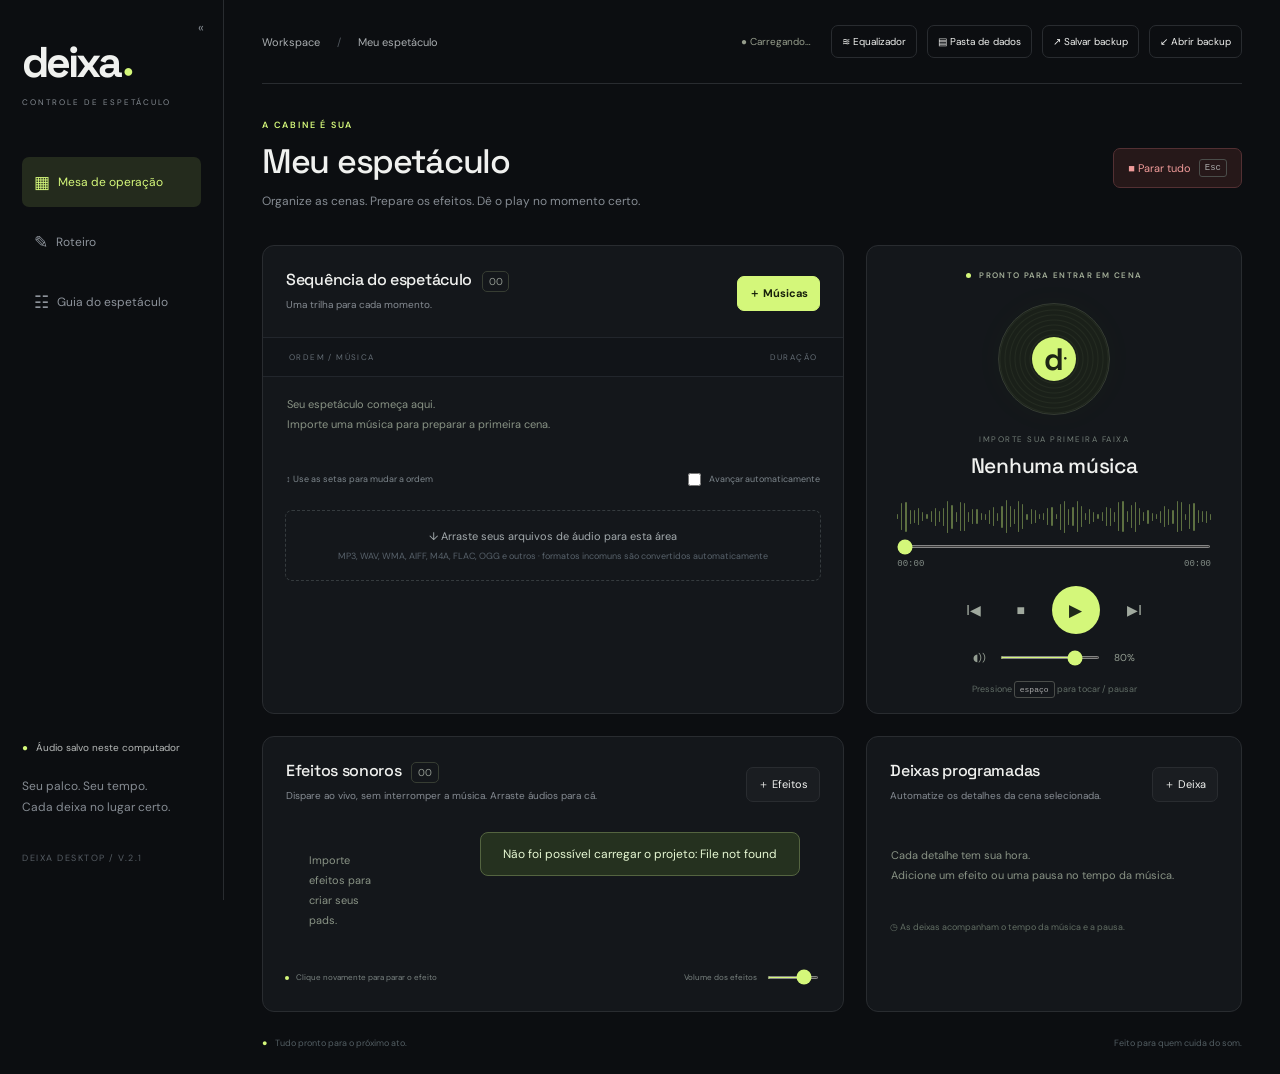
==== web/index.html @ 0806bc5e "Anotações do operador por cena, em cima do roteiro Co-Authored-By: Claude Opus 5.5 <noreply@anthropi" ====
<!doctype html><html lang="pt-BR"><head><meta charset="utf-8"><meta name="viewport" content="width=device-width, initial-scale=1"><title>Deixa — Mesa de áudio</title><link rel="stylesheet" href="style.css"></head><body>
<aside><button id="sideToggle" class="side-toggle" title="Encolher / expandir o menu" aria-label="Encolher ou expandir o menu">«</button><a class="brand" href="#">d<b>eixa</b><span>●</span></a><div class="tag">CONTROLE DE ESPETÁCULO</div><nav><button class="nav active" id="desk">▦ <span>Mesa de operação</span></button><button class="nav" id="scriptNav">✎ <span>Roteiro</span></button><button class="nav" id="guide">☷ <span>Guia do espetáculo</span></button></nav><div class="side-bottom"><div class="live-dot">● <span>Áudio salvo neste computador</span></div><p>Seu palco. Seu tempo.<br>Cada deixa no lugar certo.</p><small>DEIXA DESKTOP / V.2.1</small></div></aside>
<main><header><div class="crumb">Workspace <span>/</span> Meu espetáculo</div><div class="header-actions"><span id="saved">● Carregando…</span><button id="eqOpen" title="Equalizador geral (músicas e efeitos)">≋ Equalizador</button><button id="folder" title="Abrir a pasta onde o Deixa guarda o projeto e os áudios">▤ Pasta de dados</button><button id="backup" title="Salvar um .zip com o projeto e todos os áudios">↗ Salvar backup</button><label class="button" title="Abrir um backup .zip (ou .json da versão de navegador)">↙ Abrir backup<input type="file" id="restore" accept=".zip,.json" hidden></label></div></header>
<section class="heading"><div><div class="eyebrow">A CABINE É SUA</div><h1 contenteditable="true" id="showName" spellcheck="false">Meu espetáculo</h1><p>Organize as cenas. Prepare os efeitos. Dê o play no momento certo.</p></div><button id="panic" class="danger">■ Parar tudo <kbd>Esc</kbd></button></section>
<div class="workspace"><section class="sequence panel"><div class="panel-head"><div><h2>Sequência do espetáculo <span id="count">00</span></h2><p>Uma trilha para cada momento.</p></div><label class="button primary">＋ Músicas<input type="file" id="tracks" accept="audio/*,video/*,.mp3,.wav,.ogg,.oga,.opus,.m4a,.m4b,.mp4,.aac,.flac,.webm,.weba,.wma,.wmv,.asf,.aif,.aiff,.aifc,.au,.snd,.amr,.3gp,.ac3,.eac3,.caf,.mov,.avi,.mkv,.mka,.mp2,.mpa,.ape,.wv,.rf64,.w64" multiple hidden></label></div><div class="table-label"><span>ORDEM / MÚSICA</span><span>DURAÇÃO</span></div><div id="trackList"></div><div class="sequence-foot"><span>↕ Use as setas para mudar a ordem</span><span class="played-info"><b id="playedInfo"></b><button id="clearPlayed" hidden title="Desmarcar todas as músicas tocadas">↺ Limpar</button></span><label><input id="auto" type="checkbox"> Avançar automaticamente</label></div><div class="import-hint">↓ Arraste seus arquivos de áudio para esta área<div>MP3, WAV, WMA, AIFF, M4A, FLAC, OGG e outros · formatos incomuns são convertidos automaticamente</div></div></section>
<section class="player panel"><div class="eyebrow"><span class="green-dot"></span> <span id="playState">PRONTO PARA ENTRAR EM CENA</span></div><div class="record"><div class="record-label">d<span>●</span></div></div><div id="currentLabel" class="track-meta">IMPORTE SUA PRIMEIRA FAIXA</div><h2 id="currentName">Nenhuma música</h2><div class="wave" id="wave"></div><input id="seek" type="range" min="0" max="1000" value="0" aria-label="Posição da música"><div class="times"><span id="elapsed">00:00</span><span id="duration">00:00</span></div><div class="transport"><button id="prev" title="Anterior">Ⅰ◀</button><button id="stop" title="Parar música">■</button><button id="play" class="play" title="Reproduzir ou pausar">▶</button><button id="next" title="Próxima">▶Ⅰ</button></div><div class="volume"><span>◖))</span><input id="musicVol" type="range" value="80" min="0" max="100" aria-label="Volume da música"><span id="volValue">80%</span></div><div class="shortcut">Pressione <kbd>espaço</kbd> para tocar / pausar</div></section>
<section class="effects panel"><div class="panel-head"><div><h2>Efeitos sonoros <span id="fxCount">00</span></h2><p>Dispare ao vivo, sem interromper a música. Arraste áudios para cá.</p></div><label class="button">＋ Efeitos<input id="effectsInput" type="file" multiple accept="audio/*,video/*,.mp3,.wav,.ogg,.oga,.opus,.m4a,.m4b,.mp4,.aac,.flac,.webm,.weba,.wma,.wmv,.asf,.aif,.aiff,.aifc,.au,.snd,.amr,.3gp,.ac3,.eac3,.caf,.mov,.avi,.mkv,.mka,.mp2,.mpa,.ape,.wv,.rf64,.w64" hidden></label></div><div id="pads" class="pads"></div><div class="effects-foot"><span><i></i> Clique novamente para parar o efeito</span><label>Volume dos efeitos <input type="range" id="fxVol" value="80" min="0" max="100" aria-label="Volume dos efeitos"></label></div></section>
<section class="cues panel"><div class="panel-head"><div><h2>Deixas programadas</h2><p>Automatize os detalhes da cena selecionada.</p></div><button id="addCue" class="button">＋ Deixa</button></div><div id="cueList"></div><div class="cue-note">◷ As deixas acompanham o tempo da música e a pausa.</div></section></div><section class="script panel" id="scriptPanel"><div class="panel-head"><div><h2>Roteiro <span id="sceneCount">00</span></h2><p>Comece uma linha com <b>CENA</b> (ou <b>#</b>) para criar uma divisão. Clique numa cena para pular até ela. Selecione um trecho para marcá-lo (também durante a edição).</p></div><div class="script-tools"><button id="scriptClose" title="Fechar o roteiro">✕</button><button id="fsDown" title="Diminuir a letra">A−</button><button id="fsUp" title="Aumentar a letra">A＋</button><button id="scriptEdit" class="button">✎ Editar</button></div></div><div class="script-body"><div id="sceneList" class="scene-list"></div><div id="sceneNotes" class="scene-notes" hidden><div class="notes-head"><b>📋 Anotações</b><span id="notesScene"></span></div><textarea id="notesText" rows="3" placeholder="Ex.: Mutar os microfones 1 e 2&#10;Soltar efeito em 43s"></textarea></div><div class="script-main"><div id="markBar" class="mark-bar" hidden><span>Marcar</span><button data-c="y" class="hl-y" title="Amarelo">●</button><button data-c="r" class="hl-r" title="Vermelho">●</button><button data-c="b" class="hl-b" title="Azul">●</button><button data-c="" title="Tirar a marca">⌫</button></div><div id="scriptView" class="script-view"></div></div></div></section>
<footer><span><b>●</b> Tudo pronto para o próximo ato.</span><span>Feito para quem cuida do som.</span></footer></main><div id="toast" role="status"></div>
<dialog id="cueDialog"><form id="cueForm"><div class="eyebrow">NO TEMPO CERTO</div><h2>Nova deixa</h2><label>Tempo na música (mm:ss)<input id="cueTime" required value="00:10" pattern="[0-9]+:[0-5][0-9]"></label><label>Ação<select id="cueAction"><option value="effect">Tocar efeito sonoro</option><option value="pause">Pausar música</option></select></label><label id="effectSelectLabel">Efeito<select id="cueEffect"></select></label><div class="dialog-actions"><button type="button" id="cancelCue">Cancelar</button><button class="primary">Adicionar deixa</button></div></form></dialog>
<dialog id="guideDialog"><h2>Do ensaio ao espetáculo</h2><p>1. Importe suas músicas (botão <b>＋ Músicas</b> ou arrastando os arquivos) e organize a sequência com as setas. Os arquivos são copiados para dentro do Deixa: pode apagar ou mover os originais. Também dá para clicar com o botão direito num áudio do Windows e escolher <b>Abrir com › Deixa</b>.</p><p>Qualquer formato de áudio funciona: MP3, WAV, OGG, FLAC e M4A entram como estão; WMA, AIFF, ALAC, AC3, AMR e o áudio de vídeos (MP4, MOV, AVI, WMV) são convertidos para WAV na importação, sem perda perceptível.</p><p>2. Os efeitos de campainha e freio de carro já vêm prontos. Importe outros em <b>＋ Efeitos</b>. Clique nos pads ou use as teclas 1–9 para disparar durante a música. Duplo clique no nome renomeia.</p><p>3. Selecione uma faixa e adicione deixas: efeitos ou pausas em mm:ss.</p><p>4. <kbd>Espaço</kbd> toca/pausa a trilha. <kbd>Esc</kbd> para todos os sons. A pausa da trilha não interrompe efeitos já disparados.</p><p>Tudo é salvo automaticamente na pasta <b>Deixa-dados</b>, ao lado do programa. Para levar o espetáculo para outro computador, copie o programa junto com essa pasta, ou use <b>Salvar backup</b> (.zip). Backups .json da versão de navegador também podem ser abertos.</p><p>Enquanto o Deixa está aberto, o computador não entra em suspensão nem apaga a tela. Faça um ensaio completo antes de entrar em cena.</p><button id="closeGuide" class="primary">Entendi, vamos ao som</button></dialog><dialog id="eqDialog"><h2>Equalizador geral</h2><p class="eq-note">Vale para as músicas e os efeitos. Pode ajustar com o som tocando.</p><label class="eq-on"><input type="checkbox" id="eqOn"> Equalizador ligado</label><div id="eqBands" class="eq-bands"></div><div class="dialog-actions"><button type="button" id="eqReset">Zerar</button><button type="button" id="eqClose" class="primary">Fechar</button></div></dialog><script src="app.js"></script></body></html>
---- web/style.css ----
@font-face{font-family:'DM Sans';font-style:normal;font-weight:100 1000;font-display:block;src:url(fonts/dm-sans.woff2) format('woff2')}@font-face{font-family:'Space Grotesk';font-style:normal;font-weight:300 700;font-display:block;src:url(fonts/space-grotesk.woff2) format('woff2')}

:root{--bg:#0c0e11;--panel:#14171b;--line:#292c30;--text:#f0f1ef;--muted:#858b92;--lime:#d4f77a}*{box-sizing:border-box}body{margin:0;background:var(--bg);color:var(--text);font:14px 'DM Sans',sans-serif}button,input,select{font:inherit}button,.button{cursor:pointer}button,.button{border:1px solid var(--line);color:var(--text);background:#1a1d21;border-radius:7px;padding:10px 14px;display:inline-flex;align-items:center;gap:8px;justify-content:center}button:hover,.button:hover{border-color:#6a735d;background:#242a25}button:focus-visible,input:focus-visible,select:focus-visible{outline:2px solid var(--lime);outline-offset:3px}button:disabled{opacity:.25;cursor:default}.primary{background:var(--lime)!important;color:#17200b!important;border-color:var(--lime)!important;font-weight:700}aside{position:fixed;width:224px;inset:0 auto 0 0;border-right:1px solid var(--line);padding:35px 22px;display:flex;flex-direction:column}.brand{font:700 43px 'Space Grotesk',sans-serif;color:var(--text);text-decoration:none;letter-spacing:-3px}.brand span{color:var(--lime);font-size:18px;margin-left:3px}.tag{font-size:8px;letter-spacing:2px;color:var(--muted);margin:7px 0 50px}nav{display:grid;gap:10px}.nav{justify-content:start;border:0;background:none;padding:14px 12px;color:#8d939b;font-size:17px}.nav span{font-size:12px}.nav.active{background:#242b1d;color:var(--lime)}.side-bottom{margin-top:auto}.live-dot{font-size:10px;color:var(--lime)}.live-dot span{color:#b6b9b8;margin-left:5px}.side-bottom p{font-size:12px;line-height:1.8;color:var(--muted);margin:22px 0 28px}.side-bottom small{font-size:9px;color:#565d64;letter-spacing:1.5px}main{margin-left:224px;padding:0 38px;max-width:1760px}header{height:84px;border-bottom:1px solid var(--line);display:flex;align-items:center;justify-content:space-between;font-size:11px}.crumb{color:#a9adb0}.crumb span{margin:0 14px;color:#50565d}.header-actions{display:flex;gap:10px;align-items:center}.header-actions #saved{font-size:10px;color:#959c8b;margin-right:10px}.header-actions button,.header-actions .button{font-size:10px;padding:9px 10px;background:transparent}.heading{display:flex;justify-content:space-between;align-items:center;padding:35px 0 29px}.eyebrow{font-size:9px;letter-spacing:1.8px;color:var(--lime);font-weight:600}h1{font:500 34px 'Space Grotesk',sans-serif;letter-spacing:-1.3px;margin:9px 0}p{color:var(--muted);font-size:12px;line-height:1.6;margin:5px 0}.danger{background:#261819;border-color:#533033;color:#ef9a99;font-size:11px}kbd{font:9px monospace;border:1px solid #4a4d4a;border-radius:3px;padding:3px 5px;color:#aaa}.workspace{display:grid;grid-template-columns:minmax(400px,1.55fr) minmax(290px,1fr);gap:22px}.panel{border:1px solid var(--line);border-radius:12px;background:var(--panel);overflow:hidden}.panel-head{display:flex;align-items:center;justify-content:space-between;padding:23px 23px 19px;gap:12px}h2{font:500 16px 'Space Grotesk',sans-serif;margin:0;letter-spacing:-.3px}h2 span{font:10px 'DM Sans';color:#929991;border:1px solid #373d33;border-radius:5px;padding:3px 6px;margin-left:6px}.panel-head p{font-size:10px;margin-top:7px}.panel-head .button{font-size:11px;padding:9px 11px}.table-label{display:flex;justify-content:space-between;color:#646d75;font-size:8px;letter-spacing:1.4px;padding:14px 26px;background:#111418;border-block:1px solid #22262c}.track{display:flex;gap:14px;align-items:center;padding:17px 20px;border-bottom:1px solid #24282c;position:relative}.track.selected{background:#21271c;border-left:3px solid var(--lime);padding-left:17px}.track .num{color:#6a747b;font:12px monospace;min-width:22px}.track.selected .num{color:var(--lime)}.track-info{flex:1;cursor:pointer;min-width:0}.track-info strong{font-size:12px;font-weight:500;display:block;overflow:hidden;text-overflow:ellipsis;white-space:nowrap;max-width:220px}.track-info small{color:#767f86;font-size:9px;display:block;margin-top:7px}.track-time{font:10px monospace;color:#a0a69d}.row-actions{display:flex;gap:2px}.row-actions button{border:0;background:transparent;padding:4px;color:#7c8589;font-size:11px}.sequence-foot{padding:17px 23px;display:flex;justify-content:space-between;color:#7c858b;font-size:9px;gap:10px}.sequence-foot label{display:flex;align-items:center;gap:5px}input[type=checkbox]{accent-color:var(--lime)}.import-hint{border:1px dashed #353b3e;border-radius:7px;padding:18px;text-align:center;color:#a3aaad;margin:4px 22px 22px;font-size:11px}.import-hint div{color:#58626b;font-size:9px;margin-top:7px}.player{padding:24px 30px 18px;text-align:center;grid-row:span 1}.player .eyebrow{font-size:8px;color:#a3ae98;letter-spacing:1.3px}.green-dot{display:inline-block;background:var(--lime);width:5px;height:5px;border-radius:50%;margin-right:5px}.record{width:112px;height:112px;border:1px solid #343b32;border-radius:50%;margin:23px auto 19px;background:repeating-radial-gradient(circle,#1a2019 0,#1a2019 3px,#242b21 4px,#1a2019 5px);display:grid;place-items:center;box-shadow:0 0 40px #b0eb4a06}.record-label{border-radius:50%;background:var(--lime);color:#1d2515;width:44px;height:44px;display:grid;place-content:center;font:700 31px 'Space Grotesk';position:relative}.record-label span{position:absolute;font-size:6px;right:9px;top:17px}.playing .record{animation:spin 7s linear infinite}@keyframes spin{to{transform:rotate(360deg)}}.track-meta{font-size:8px;letter-spacing:1.5px;color:#737e77}.player h2{font-size:21px;margin:8px 0 20px}.wave{height:35px;display:flex;gap:3px;align-items:center;justify-content:center}.wave i{width:3px;background:#5d7041;border-radius:1px}.playing .wave i{background:var(--lime)}input[type=range]{accent-color:var(--lime);cursor:pointer;height:3px}#seek{width:100%;margin:11px 0}.times{display:flex;justify-content:space-between;font:9px monospace;color:#818b85}.transport{display:flex;justify-content:center;align-items:center;gap:19px;margin:17px 0}.transport button{border:0;background:transparent;padding:8px;font-size:14px;color:#a0a99e}.transport .play{width:48px;height:48px;border-radius:50%;background:var(--lime);color:#20291a;font-size:17px}.volume{display:flex;align-items:center;justify-content:center;gap:12px;color:#949e92;font-size:10px}.volume input{width:100px}.shortcut{font-size:9px;color:#606c65;margin-top:19px}.shortcut kbd{font-size:8px}.effects,.cues{min-height:276px}.pads{display:grid;grid-template-columns:repeat(4,1fr);gap:10px;padding:0 22px}.pad{height:104px;display:flex;flex-direction:column;align-items:start;justify-content:space-between;position:relative;background:#1c1c25;border-color:#363143;color:#d3b8ff;padding:13px;text-align:left}.pad:nth-child(4n+2){background:#172126;border-color:#293c43;color:#a4d8eb}.pad:nth-child(4n+3){background:#252019;border-color:#423a28;color:#efd199}.pad:nth-child(4n+4){background:#211c21;border-color:#40313c;color:#e2b1cc}.pad.active{box-shadow:inset 0 0 0 2px currentColor}.pad strong{font-size:11px;font-weight:500;max-width:95%;overflow:hidden;text-overflow:ellipsis;white-space:nowrap}.pad small{font-size:8px;opacity:.55}.pad .key{position:absolute;right:10px;top:10px;font:8px monospace;border:1px solid #ffffff25;border-radius:3px;padding:2px 4px}.pad-remove{position:absolute;right:8px;bottom:8px;font-size:9px;opacity:.5}.effects-foot{display:flex;justify-content:space-between;align-items:center;padding:19px 22px;color:#78817f;font-size:8px;gap:10px}.effects-foot i{display:inline-block;width:4px;height:4px;background:var(--lime);border-radius:50%;margin-right:5px}.effects-foot label{display:flex;align-items:center;gap:8px}.effects-foot input{width:52px}.cue-row{margin:0 22px 9px;border:1px solid #30362d;border-radius:6px;padding:12px;display:flex;align-items:center;gap:12px;font-size:10px}.cue-row time{color:var(--lime);font:11px monospace}.cue-row span{flex:1}.cue-row button{padding:1px 5px;border:0;background:transparent;color:#849080}.cue-note{font-size:9px;color:#626e64;margin:17px 23px}.empty{padding:18px 24px;color:#899385;font-size:11px;line-height:1.8}footer{display:flex;justify-content:space-between;color:#525d62;font-size:9px;padding:25px 0}footer b{color:var(--lime);margin-right:6px}dialog{background:#171b1e;color:var(--text);border:1px solid #3b4438;border-radius:14px;padding:30px;width:min(480px,92vw)}dialog::backdrop{background:#000b;backdrop-filter:blur(4px)}dialog h2{font-size:23px;margin:10px 0 22px}dialog label{display:grid;gap:8px;font-size:12px;margin:17px 0}dialog input,dialog select{background:#0e1113;color:#eee;border:1px solid #3a413c;border-radius:5px;padding:12px}.dialog-actions{display:flex;gap:10px;justify-content:end;margin-top:25px}#guideDialog p{margin-bottom:15px}#toast{position:fixed;bottom:24px;left:50%;transform:translateX(-50%);border:1px solid #546440;background:#25311f;color:#e6f7d2;border-radius:8px;padding:13px 22px;font-size:12px;display:none;z-index:10}@media(min-width:1450px){main{padding-inline:55px}.heading{padding-block:44px}.track{padding-block:23px}.record{margin-block:25px}.panel-head{padding-top:27px}.pads{margin-top:8px}}@media(max-width:1100px){aside{width:180px;padding-inline:15px}main{margin-left:180px;padding-inline:24px}.workspace{grid-template-columns:minmax(330px,1.2fr) minmax(270px,1fr);gap:16px}.pads{grid-template-columns:repeat(2,1fr)}.header-actions #saved{display:none}.sequence-foot{flex-direction:column}.row-actions{gap:0}.track{gap:8px;padding-inline:12px}.track-info strong{max-width:160px}.panel-head{padding-inline:17px}}@media(max-width:800px){aside{position:static;width:100%;height:72px;padding:12px 20px;border-bottom:1px solid var(--line);border-right:0;flex-direction:row;align-items:center;justify-content:space-between}.brand{font-size:33px}.tag,.side-bottom{display:none}nav{display:flex}.nav{padding:10px;font-size:14px}.nav span{font-size:10px}main{margin:0;padding:0 18px}.workspace{grid-template-columns:1fr}.player{grid-row:2}.heading{padding:24px 0;align-items:start}.heading p{max-width:240px;font-size:10px}h1{font-size:29px}.danger{font-size:9px;padding:9px}.danger kbd{display:none}.crumb{display:none}header{height:59px;justify-content:end}.header-actions button,.header-actions .button{font-size:9px}.track-info strong{max-width:220px}.pads{grid-template-columns:repeat(4,1fr)}.sequence-foot{flex-direction:row}.player{padding-bottom:25px}.record{width:100px;height:100px}.effects-foot{flex-wrap:wrap}.pad{padding:10px;height:100px}.pad strong{font-size:9px}.pad .key{font-size:7px}footer{font-size:8px;gap:15px}.panel-head h2{font-size:15px}}
.panel.drop{outline:2px dashed var(--lime);outline-offset:-6px}.pad strong{overflow:hidden;text-overflow:ellipsis;white-space:nowrap;max-width:100%}html{user-select:none}h1[contenteditable],input{user-select:text}

.eq-note{color:var(--muted);font-size:13px;margin:-10px 0 6px}
dialog label.eq-on{display:flex;align-items:center;gap:10px;font-size:14px}
.eq-bands{display:flex;justify-content:space-between;gap:8px;margin:18px 0 4px}
.eq-band{display:flex;flex-direction:column;align-items:center;gap:8px;flex:1;font-size:12px;color:var(--muted)}
.eq-band output{color:var(--text);font-variant-numeric:tabular-nums;min-width:4.5ch;text-align:center}
.eq-band input{writing-mode:vertical-lr;direction:rtl;height:150px;width:28px;accent-color:var(--lime);padding:0}
.eq-bands.off{opacity:.45}

.script{margin-top:22px}
.script-tools{display:flex;gap:8px}
.script-tools button{font-size:11px;padding:9px 11px}
.script-body{display:grid;grid-template-columns:200px 1fr;border-top:1px solid #22262c;height:min(70vh,640px)}
.scene-list{overflow:auto;border-right:1px solid #22262c;padding:10px}
.scene-list button{display:block;width:100%;text-align:left;justify-content:start;border:0;background:transparent;color:#a3aaad;font-size:12px;padding:9px 10px;white-space:nowrap;overflow:hidden;text-overflow:ellipsis}
.scene-list button.current{background:#242b1d;color:var(--lime)}
.script-main{position:relative;min-height:0}
.script-view,.script-text{position:absolute;inset:0;overflow:auto;padding:22px 30px 50vh;line-height:1.65;white-space:pre-wrap;color:var(--text)}
.script-text{width:100%;height:100%;resize:none;background:#0e1113;border:0;font:inherit;line-height:1.65;padding-bottom:22px}
.script-view h3{font:600 1.15em 'Space Grotesk',sans-serif;color:var(--lime);margin:1.4em 0 .5em;padding-top:.6em;border-top:1px solid #2a2f2a}
.script-view h3:first-child{margin-top:0;border-top:0}
.script-view p{font-size:inherit;color:var(--text);margin:0 0 .2em;line-height:inherit}
@media(max-width:800px){.script-body{grid-template-columns:1fr;height:auto}.scene-list{border-right:0;border-bottom:1px solid #22262c;display:flex;gap:4px;overflow-x:auto}.scene-list button{width:auto}.script-main{height:60vh}}

/* roteiro como coluna fixa à direita, na mesma tela da mesa */
.script{display:none}
body.with-script .script{display:flex;flex-direction:column;position:fixed;top:0;right:0;bottom:0;width:var(--script-w,420px);margin:0;border-radius:0;border-width:0 0 0 1px;z-index:5}
body.with-script main{margin-right:var(--script-w,420px)}
body.with-script .script .panel-head{flex-wrap:wrap;padding:18px 18px 14px}
body.with-script .script .panel-head p{display:none}
body.with-script .script-body{display:flex;flex-direction:column;flex:1;height:auto;min-height:0}
body.with-script .scene-list{display:flex;flex-wrap:wrap;gap:4px;border-right:0;border-bottom:1px solid #22262c;max-height:30%;padding:8px}
body.with-script .scene-list button{width:auto;max-width:100%;padding:6px 9px;font-size:11px;border:1px solid #2c3230}
body.with-script .script-main{flex:1}
body.with-script .script-view,body.with-script .script-text{padding:18px 20px 40vh}
#scriptNav.active{background:#242b1d;color:var(--lime)}
@media(max-width:1500px){body.with-script{--script-w:360px}body.with-script .workspace{grid-template-columns:1fr 1fr}}
@media(max-width:1250px){body.with-script{--script-w:320px}body.with-script aside{width:150px}body.with-script main{margin-left:150px}}
@media(max-width:800px){body.with-script .script{position:static;width:auto;height:80vh;border-width:1px;border-radius:12px;margin:18px}body.with-script main{margin-right:0}}

/* menu lateral encolhível */
.brand b{font-weight:inherit}
.side-toggle{position:absolute;top:14px;right:10px;padding:4px 8px;font-size:13px;background:transparent;border-color:transparent;color:var(--muted)}
.side-toggle:hover{color:var(--lime)}
aside{transition:width .2s}main{transition:margin-left .2s}
body.side-mini aside{width:68px!important;padding:52px 10px 22px;align-items:center}
body.side-mini main{margin-left:68px!important}
body.side-mini .side-toggle{right:auto;left:50%;transform:translateX(-50%) rotate(180deg)}
body.side-mini .brand{font-size:34px;letter-spacing:0}
body.side-mini .brand b,body.side-mini .tag,body.side-mini .side-bottom,body.side-mini .nav span{display:none}
body.side-mini .brand{margin-bottom:30px}
body.side-mini nav{width:100%}
body.side-mini .nav{justify-content:center;padding:12px 0;font-size:18px}
@media(max-width:800px){.side-toggle{display:none}}

/* marca-texto do roteiro */
mark{color:#111;border-radius:3px;padding:0 2px;box-decoration-break:clone;-webkit-box-decoration-break:clone}
mark.hl-y{background:#f5e663}mark.hl-r{background:#ff8f8f}mark.hl-b{background:#8fc7ff}
.script-view h3 mark{color:#111}
.mark-bar{position:absolute;z-index:6;display:flex;align-items:center;gap:4px;background:#22272b;border:1px solid #3b4438;border-radius:9px;padding:5px 6px;box-shadow:0 6px 20px #0008;font-size:11px;color:var(--muted)}
.mark-bar span{padding:0 4px}
.mark-bar button{padding:4px 8px;border:0;background:transparent;font-size:16px;line-height:1}
.mark-bar .hl-y{color:#f5e663}.mark-bar .hl-r{color:#ff8f8f}.mark-bar .hl-b{color:#8fc7ff}
.scene-list button.marked::before{content:'●';color:#f5e663;margin-right:6px}

/* sequência longa: a lista rola dentro do painel */
#trackList{max-height:max(240px,calc(100vh - 520px));overflow-y:auto;scrollbar-width:thin;scrollbar-color:#3b4438 transparent}
#trackList::-webkit-scrollbar{width:8px}#trackList::-webkit-scrollbar-thumb{background:#3b4438;border-radius:4px}
.mark-bar[hidden]{display:none}
#trackList .track{padding-block:11px}#trackList .track-info small{margin-top:4px}
.script-view.editing{outline:none;background:#0e1113;box-shadow:inset 0 0 0 1px #3b4438;caret-color:var(--lime)}
.script-view.editing p.empty{display:none}

/* músicas tocadas até o fim */
.track.played .track-info strong{color:#9aa39a}
.track.played .num{color:#4f5a4a}
.played-check{display:grid;place-items:center;width:20px;height:20px;border-radius:50%;background:var(--lime);color:#17200b;font-size:11px;font-weight:700;cursor:pointer;flex:none;margin-left:-6px}
.played-info{display:flex;align-items:center;gap:8px}
.played-info b{color:var(--lime);font-weight:500}
.played-info button{font-size:9px;padding:4px 8px;background:transparent}
.sequence-foot{flex-wrap:wrap;align-items:center}.sequence-foot>*{white-space:nowrap}
.played-info:has(#clearPlayed[hidden]) {display:none}
.sequence-foot .played-info{order:-1;flex-basis:100%;justify-content:space-between;padding-bottom:8px;border-bottom:1px solid #22262c;font-size:11px}

/* anotações da cena (em cima do roteiro) */
.scene-notes{border-bottom:1px solid #22262c;padding:10px 14px 12px;background:#161a17}
.scene-notes.has{background:#1d2418}
.notes-head{display:flex;gap:8px;align-items:baseline;font-size:11px;margin-bottom:6px;color:var(--muted)}
.notes-head b{color:var(--lime);font-weight:600;white-space:nowrap}
.notes-head span{overflow:hidden;text-overflow:ellipsis;white-space:nowrap}
.scene-notes textarea{width:100%;resize:none;background:#0e1113;color:var(--text);border:1px solid #2f3630;border-radius:6px;padding:8px 10px;font:13px/1.5 'DM Sans',sans-serif;min-height:44px}
.scene-notes textarea:focus{outline:none;border-color:var(--lime)}
.script-body:not(:has(.scene-list button)) .scene-notes{display:none}
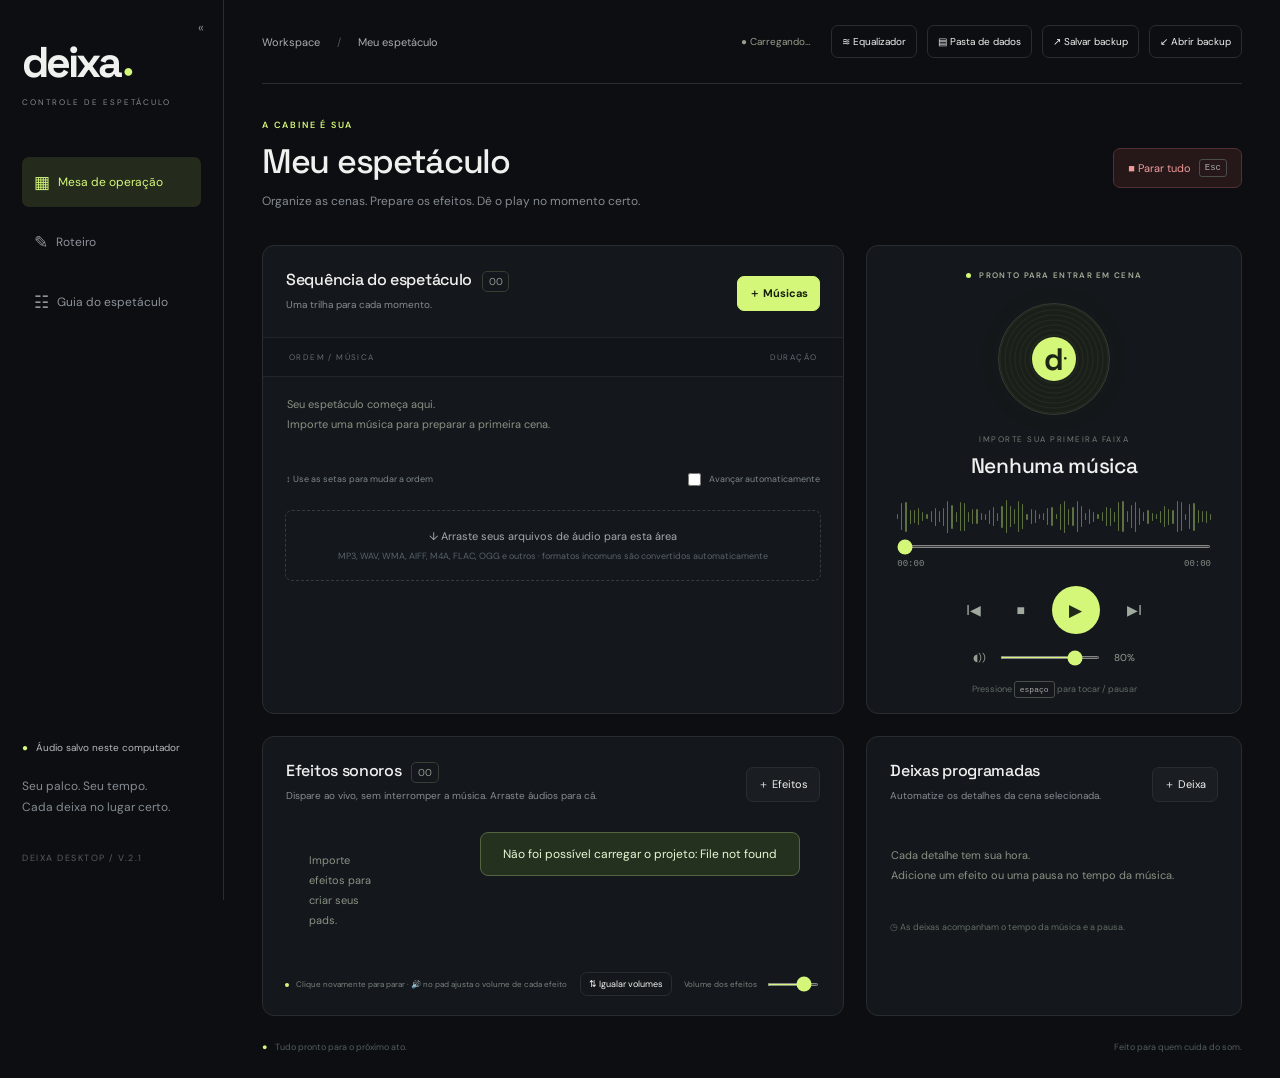
==== commit 517912ac: "Volume próprio por efeito, com ajuste automático e 'Igualar volumes' Co-Authored-By: Claude Opus 5.5" ====
--- a/web/index.html
+++ b/web/index.html
@@ -4,8 +4,8 @@
 <section class="heading"><div><div class="eyebrow">A CABINE É SUA</div><h1 contenteditable="true" id="showName" spellcheck="false">Meu espetáculo</h1><p>Organize as cenas. Prepare os efeitos. Dê o play no momento certo.</p></div><button id="panic" class="danger">■ Parar tudo <kbd>Esc</kbd></button></section>
 <div class="workspace"><section class="sequence panel"><div class="panel-head"><div><h2>Sequência do espetáculo <span id="count">00</span></h2><p>Uma trilha para cada momento.</p></div><label class="button primary">＋ Músicas<input type="file" id="tracks" accept="audio/*,video/*,.mp3,.wav,.ogg,.oga,.opus,.m4a,.m4b,.mp4,.aac,.flac,.webm,.weba,.wma,.wmv,.asf,.aif,.aiff,.aifc,.au,.snd,.amr,.3gp,.ac3,.eac3,.caf,.mov,.avi,.mkv,.mka,.mp2,.mpa,.ape,.wv,.rf64,.w64" multiple hidden></label></div><div class="table-label"><span>ORDEM / MÚSICA</span><span>DURAÇÃO</span></div><div id="trackList"></div><div class="sequence-foot"><span>↕ Use as setas para mudar a ordem</span><span class="played-info"><b id="playedInfo"></b><button id="clearPlayed" hidden title="Desmarcar todas as músicas tocadas">↺ Limpar</button></span><label><input id="auto" type="checkbox"> Avançar automaticamente</label></div><div class="import-hint">↓ Arraste seus arquivos de áudio para esta área<div>MP3, WAV, WMA, AIFF, M4A, FLAC, OGG e outros · formatos incomuns são convertidos automaticamente</div></div></section>
 <section class="player panel"><div class="eyebrow"><span class="green-dot"></span> <span id="playState">PRONTO PARA ENTRAR EM CENA</span></div><div class="record"><div class="record-label">d<span>●</span></div></div><div id="currentLabel" class="track-meta">IMPORTE SUA PRIMEIRA FAIXA</div><h2 id="currentName">Nenhuma música</h2><div class="wave" id="wave"></div><input id="seek" type="range" min="0" max="1000" value="0" aria-label="Posição da música"><div class="times"><span id="elapsed">00:00</span><span id="duration">00:00</span></div><div class="transport"><button id="prev" title="Anterior">Ⅰ◀</button><button id="stop" title="Parar música">■</button><button id="play" class="play" title="Reproduzir ou pausar">▶</button><button id="next" title="Próxima">▶Ⅰ</button></div><div class="volume"><span>◖))</span><input id="musicVol" type="range" value="80" min="0" max="100" aria-label="Volume da música"><span id="volValue">80%</span></div><div class="shortcut">Pressione <kbd>espaço</kbd> para tocar / pausar</div></section>
-<section class="effects panel"><div class="panel-head"><div><h2>Efeitos sonoros <span id="fxCount">00</span></h2><p>Dispare ao vivo, sem interromper a música. Arraste áudios para cá.</p></div><label class="button">＋ Efeitos<input id="effectsInput" type="file" multiple accept="audio/*,video/*,.mp3,.wav,.ogg,.oga,.opus,.m4a,.m4b,.mp4,.aac,.flac,.webm,.weba,.wma,.wmv,.asf,.aif,.aiff,.aifc,.au,.snd,.amr,.3gp,.ac3,.eac3,.caf,.mov,.avi,.mkv,.mka,.mp2,.mpa,.ape,.wv,.rf64,.w64" hidden></label></div><div id="pads" class="pads"></div><div class="effects-foot"><span><i></i> Clique novamente para parar o efeito</span><label>Volume dos efeitos <input type="range" id="fxVol" value="80" min="0" max="100" aria-label="Volume dos efeitos"></label></div></section>
-<section class="cues panel"><div class="panel-head"><div><h2>Deixas programadas</h2><p>Automatize os detalhes da cena selecionada.</p></div><button id="addCue" class="button">＋ Deixa</button></div><div id="cueList"></div><div class="cue-note">◷ As deixas acompanham o tempo da música e a pausa.</div></section></div><section class="script panel" id="scriptPanel"><div class="panel-head"><div><h2>Roteiro <span id="sceneCount">00</span></h2><p>Comece uma linha com <b>CENA</b> (ou <b>#</b>) para criar uma divisão. Clique numa cena para pular até ela. Selecione um trecho para marcá-lo (também durante a edição).</p></div><div class="script-tools"><button id="scriptClose" title="Fechar o roteiro">✕</button><button id="fsDown" title="Diminuir a letra">A−</button><button id="fsUp" title="Aumentar a letra">A＋</button><button id="scriptEdit" class="button">✎ Editar</button></div></div><div class="script-body"><div id="sceneList" class="scene-list"></div><div id="sceneNotes" class="scene-notes" hidden><div class="notes-head"><b>📋 Anotações</b><span id="notesScene"></span></div><textarea id="notesText" rows="3" placeholder="Ex.: Mutar os microfones 1 e 2&#10;Soltar efeito em 43s"></textarea></div><div class="script-main"><div id="markBar" class="mark-bar" hidden><span>Marcar</span><button data-c="y" class="hl-y" title="Amarelo">●</button><button data-c="r" class="hl-r" title="Vermelho">●</button><button data-c="b" class="hl-b" title="Azul">●</button><button data-c="" title="Tirar a marca">⌫</button></div><div id="scriptView" class="script-view"></div></div></div></section>
+<section class="effects panel"><div class="panel-head"><div><h2>Efeitos sonoros <span id="fxCount">00</span></h2><p>Dispare ao vivo, sem interromper a música. Arraste áudios para cá.</p></div><label class="button">＋ Efeitos<input id="effectsInput" type="file" multiple accept="audio/*,video/*,.mp3,.wav,.ogg,.oga,.opus,.m4a,.m4b,.mp4,.aac,.flac,.webm,.weba,.wma,.wmv,.asf,.aif,.aiff,.aifc,.au,.snd,.amr,.3gp,.ac3,.eac3,.caf,.mov,.avi,.mkv,.mka,.mp2,.mpa,.ape,.wv,.rf64,.w64" hidden></label></div><div id="pads" class="pads"></div><div class="effects-foot"><span><i></i> Clique novamente para parar · 🔊 no pad ajusta o volume de cada efeito</span><button id="fxLevelAll" class="level-all" title="Mede e iguala o volume de todos os efeitos">⇅ Igualar volumes</button><label>Volume dos efeitos <input type="range" id="fxVol" value="80" min="0" max="100" aria-label="Volume dos efeitos"></label></div></section>
+<section class="cues panel"><div class="panel-head"><div><h2>Deixas programadas</h2><p>Automatize os detalhes da cena selecionada.</p></div><button id="addCue" class="button">＋ Deixa</button></div><div id="cueList"></div><div class="cue-note">◷ As deixas acompanham o tempo da música e a pausa.</div></section></div><section class="script panel" id="scriptPanel"><div class="panel-head"><div><h2>Roteiro <span id="sceneCount">00</span></h2><p>Comece uma linha com <b>CENA</b> (ou <b>#</b>) para criar uma divisão. Clique numa cena para pular até ela. Selecione um trecho para marcá-lo (também durante a edição).</p></div><div class="script-tools"><button id="scriptClose" title="Fechar o roteiro">✕</button><button id="fsDown" title="Diminuir a letra">A−</button><button id="fsUp" title="Aumentar a letra">A＋</button><button id="scriptEdit" class="button">✎ Editar</button></div></div><div class="script-body"><div id="sceneList" class="scene-list"></div><div id="sceneNotes" class="scene-notes" hidden><div class="notes-head"><b>📋 Anotações</b><span id="notesScene"></span></div><div class="anchor-row"><span id="anchorText" title="Clique para ir até o trecho"></span><button type="button" id="anchorClear" title="Desligar do roteiro" hidden>✕</button><button type="button" id="anchorSet" title="Liga esta música ao trecho que está no topo do roteiro agora">📍 Ligar ao trecho visível</button></div><textarea id="notesText" rows="3" placeholder="Anotações desta música/cena. Ex.: Mutar os microfones 1 e 2&#10;Soltar efeito em 43s"></textarea></div><div class="script-main"><div id="markBar" class="mark-bar" hidden><span>Marcar</span><button data-c="y" class="hl-y" title="Amarelo">●</button><button data-c="r" class="hl-r" title="Vermelho">●</button><button data-c="b" class="hl-b" title="Azul">●</button><button data-c="" title="Tirar a marca">⌫</button><i class="mark-sep"></i><button id="sceneBtn" class="scene-btn" title="Transformar esta linha em título de cena (ou desfazer)">🎬 Cena</button></div><div id="scriptView" class="script-view"></div></div></div></section>
 <footer><span><b>●</b> Tudo pronto para o próximo ato.</span><span>Feito para quem cuida do som.</span></footer></main><div id="toast" role="status"></div>
 <dialog id="cueDialog"><form id="cueForm"><div class="eyebrow">NO TEMPO CERTO</div><h2>Nova deixa</h2><label>Tempo na música (mm:ss)<input id="cueTime" required value="00:10" pattern="[0-9]+:[0-5][0-9]"></label><label>Ação<select id="cueAction"><option value="effect">Tocar efeito sonoro</option><option value="pause">Pausar música</option></select></label><label id="effectSelectLabel">Efeito<select id="cueEffect"></select></label><div class="dialog-actions"><button type="button" id="cancelCue">Cancelar</button><button class="primary">Adicionar deixa</button></div></form></dialog>
-<dialog id="guideDialog"><h2>Do ensaio ao espetáculo</h2><p>1. Importe suas músicas (botão <b>＋ Músicas</b> ou arrastando os arquivos) e organize a sequência com as setas. Os arquivos são copiados para dentro do Deixa: pode apagar ou mover os originais. Também dá para clicar com o botão direito num áudio do Windows e escolher <b>Abrir com › Deixa</b>.</p><p>Qualquer formato de áudio funciona: MP3, WAV, OGG, FLAC e M4A entram como estão; WMA, AIFF, ALAC, AC3, AMR e o áudio de vídeos (MP4, MOV, AVI, WMV) são convertidos para WAV na importação, sem perda perceptível.</p><p>2. Os efeitos de campainha e freio de carro já vêm prontos. Importe outros em <b>＋ Efeitos</b>. Clique nos pads ou use as teclas 1–9 para disparar durante a música. Duplo clique no nome renomeia.</p><p>3. Selecione uma faixa e adicione deixas: efeitos ou pausas em mm:ss.</p><p>4. <kbd>Espaço</kbd> toca/pausa a trilha. <kbd>Esc</kbd> para todos os sons. A pausa da trilha não interrompe efeitos já disparados.</p><p>Tudo é salvo automaticamente na pasta <b>Deixa-dados</b>, ao lado do programa. Para levar o espetáculo para outro computador, copie o programa junto com essa pasta, ou use <b>Salvar backup</b> (.zip). Backups .json da versão de navegador também podem ser abertos.</p><p>Enquanto o Deixa está aberto, o computador não entra em suspensão nem apaga a tela. Faça um ensaio completo antes de entrar em cena.</p><button id="closeGuide" class="primary">Entendi, vamos ao som</button></dialog><dialog id="eqDialog"><h2>Equalizador geral</h2><p class="eq-note">Vale para as músicas e os efeitos. Pode ajustar com o som tocando.</p><label class="eq-on"><input type="checkbox" id="eqOn"> Equalizador ligado</label><div id="eqBands" class="eq-bands"></div><div class="dialog-actions"><button type="button" id="eqReset">Zerar</button><button type="button" id="eqClose" class="primary">Fechar</button></div></dialog><script src="app.js"></script></body></html>
+<dialog id="guideDialog"><h2>Guia do espetáculo</h2><h3>1 · Músicas</h3><p>Clique em <b>＋ Músicas</b> ou arraste os arquivos para a janela. Use ↑ ↓ para ordenar e × para excluir. Os arquivos são copiados para dentro do Deixa. Quase todo formato funciona (MP3, WAV, M4A, FLAC, WMA, áudio de vídeo…).</p><h3>2 · Tocar</h3><p><kbd>Espaço</kbd> toca/pausa · ■ volta ao início · Ⅰ◀ ▶Ⅰ anterior/próxima · <kbd>Esc</kbd> para tudo. <b>Avançar automaticamente</b> emenda as músicas. Música tocada até o fim ganha <b>✓</b>; <b>↺ Limpar</b> zera os checks para a próxima apresentação.</p><p>Com uma música tocando, clicar em outra <b>não corta o som</b>: ela fica como <b>PRÓXIMA</b> (azul). Ela entra com ▶Ⅰ ou quando a atual terminar. Clique de novo nela para desistir.</p><h3>3 · Efeitos sonoros</h3><p><b>＋ Efeitos</b> ou arraste os arquivos <b>em cima do painel de efeitos</b>. Dispare clicando no pad ou nas teclas <kbd>1</kbd>–<kbd>9</kbd>; clique de novo para parar. Duplo clique no nome renomeia. O <b>🔊</b> no pad ajusta o volume daquele efeito (com ajuste automático), e <b>⇅ Igualar volumes</b> nivela todos de uma vez.</p><h3>4 · Deixas programadas</h3><p>Selecione a música e clique em <b>＋ Deixa</b>: um efeito ou uma pausa num tempo (mm:ss). Elas disparam sozinhas durante a música.</p><h3>5 · Equalizador</h3><p><b>≋ Equalizador</b> no topo: 5 faixas, vale para músicas e efeitos, ajuste ao vivo. Duplo clique numa faixa zera; <b>Zerar</b> zera todas.</p><h3>6 · Roteiro</h3><p><b>✎ Roteiro</b> no menu abre o roteiro ao lado da mesa. <b>✎ Editar</b> para escrever ou colar o texto; <b>✓ Concluir</b> ao terminar. Linhas curtas como <b>Cena 1 – Título</b>, <b>1ª CENA: Título</b> ou <b>ATO 2</b> viram cenas (a lista atualiza ao clicar em ✓ Concluir). Ou selecione um trecho de qualquer linha e clique em <b>🎬 Cena</b> para transformá-la em cena (de novo, desfaz) na lista do topo (clique para pular). <b>A− A+</b> muda o tamanho da letra.</p><p><b>Marca-texto:</b> selecione um trecho e escolha amarelo, vermelho ou azul; <b>⌫</b> tira a marca.</p><h3>7 · Anotações de cada música</h3><p>A caixa <b>📋 Anotações</b>, em cima do roteiro, mostra as anotações da música selecionada (ex.: “Mutar mics 1 e 2”, “Efeito em 43s”). Para ligar a música ao texto: role o roteiro até o começo dela e clique em <b>📍 Ligar ao trecho visível</b>. Depois, selecionar a música leva o roteiro até lá.</p><h3>8 · Tela e segurança</h3><p>O <b>«</b> no menu esquerdo encolhe a barra para ganhar espaço. Tudo é salvo sozinho na pasta <b>Deixa-dados</b>, ao lado do programa. Use <b>Salvar backup</b> (.zip) para levar o espetáculo a outro computador. Com o Deixa aberto, o computador não dorme. <b>Faça um ensaio completo antes de entrar em cena.</b></p><button id="closeGuide" class="primary">Entendi, vamos ao som</button></dialog><dialog id="fxVolDialog"><h2>Volume do efeito</h2><p class="eq-note" id="fxVolName"></p><input type="range" id="fxVolRange" min="1" max="300" step="1" value="100" aria-label="Volume do efeito"><div id="fxVolValue" class="fxvol-value"></div><p class="eq-note">100% = volume original do arquivo. Acima disso, o efeito fica mais alto. Esse ajuste fica salvo no efeito, e o volume geral dos efeitos continua valendo por cima.</p><div class="dialog-actions"><button type="button" id="fxVolAuto" title="Mede o arquivo e ajusta para um nível padrão">✨ Ajuste automático</button><button type="button" id="fxVolReset">100%</button><button type="button" id="fxVolTest">▶ Testar</button><button type="button" id="fxVolClose" class="primary">Fechar</button></div></dialog><dialog id="eqDialog"><h2>Equalizador geral</h2><p class="eq-note">Vale para as músicas e os efeitos. Pode ajustar com o som tocando.</p><label class="eq-on"><input type="checkbox" id="eqOn"> Equalizador ligado</label><div id="eqBands" class="eq-bands"></div><div class="dialog-actions"><button type="button" id="eqReset">Zerar</button><button type="button" id="eqClose" class="primary">Fechar</button></div></dialog><script src="app.js"></script></body></html>
--- a/web/style.css
+++ b/web/style.css
@@ -94,4 +94,26 @@
 .notes-head span{overflow:hidden;text-overflow:ellipsis;white-space:nowrap}
 .scene-notes textarea{width:100%;resize:none;background:#0e1113;color:var(--text);border:1px solid #2f3630;border-radius:6px;padding:8px 10px;font:13px/1.5 'DM Sans',sans-serif;min-height:44px}
 .scene-notes textarea:focus{outline:none;border-color:var(--lime)}
-.script-body:not(:has(.scene-list button)) .scene-notes{display:none}
+.scene-music{display:flex;align-items:center;gap:8px;font-size:11px;color:var(--muted);margin-bottom:8px}
+.scene-music select{flex:1;min-width:0;background:#0e1113;color:var(--text);border:1px solid #2f3630;border-radius:6px;padding:6px 8px;font-size:12px}
+.anchor-row{display:flex;align-items:center;gap:6px;margin-bottom:8px;font-size:11px}
+#anchorText{flex:1;min-width:0;overflow:hidden;text-overflow:ellipsis;white-space:nowrap;color:#6c766b}
+#anchorText.on{color:#c9d6b5;cursor:pointer}
+.anchor-row button{font-size:10px;padding:5px 8px;background:transparent;white-space:nowrap}
+.track.queued{background:#1b2230;box-shadow:inset 3px 0 0 #8fc7ff}
+.track.queued .num::after{content:'PRÓXIMA';display:block;font:600 7px 'DM Sans';letter-spacing:1px;color:#8fc7ff;margin-top:3px}
+[hidden]{display:none!important}
+#guideDialog{width:min(640px,94vw);max-height:86vh;overflow:auto}
+#guideDialog h3{font:600 13px 'Space Grotesk',sans-serif;color:var(--lime);margin:18px 0 4px;letter-spacing:.3px}
+#guideDialog p{margin:0 0 8px;font-size:12.5px;color:#b8bfb8}
+#guideDialog b{color:var(--text)}
+.mark-sep{width:1px;height:18px;background:#3b4438;margin:0 2px}.mark-bar .scene-btn{font-size:11px;color:var(--lime);border:1px solid #3b4438;padding:4px 8px;border-radius:6px}
+
+/* volume próprio dos efeitos */
+.pad-vol{position:absolute;left:8px;bottom:8px;font-size:8px;opacity:.55;border-radius:4px;padding:1px 4px}
+.pad-vol:hover{opacity:1;background:#ffffff14}.pad-vol.changed{opacity:.95;color:var(--lime)}
+.pad small{margin-bottom:12px}
+#fxVolDialog input[type=range]{width:100%;padding:0;margin:14px 0 6px}
+.fxvol-value{font:600 20px 'Space Grotesk',sans-serif;color:var(--lime);text-align:center;margin-bottom:6px;white-space:pre}
+#fxVolDialog .dialog-actions{flex-wrap:wrap}
+.effects-foot .level-all{font-size:9px;padding:5px 8px;background:transparent;white-space:nowrap}
